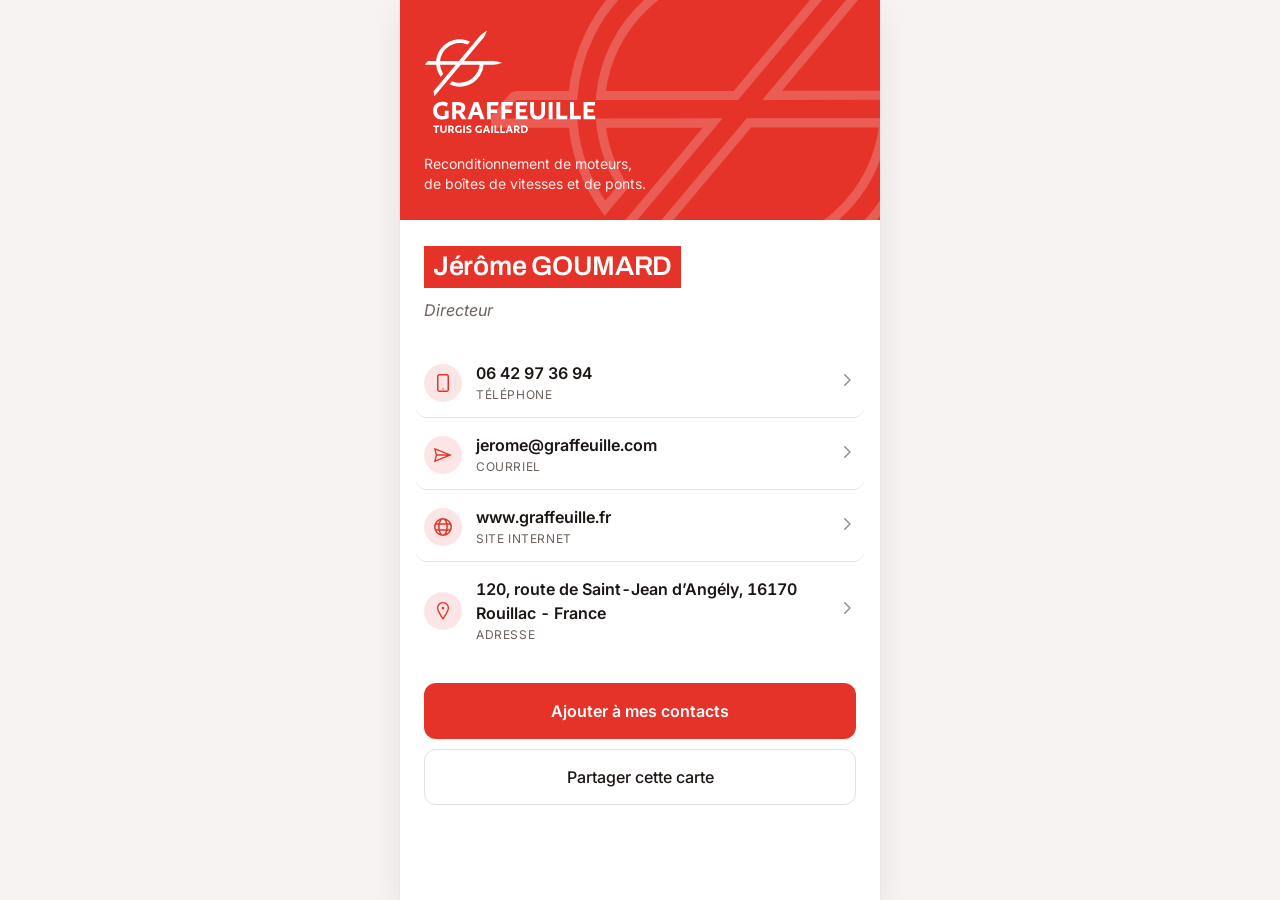
==== index.html @ 1bc14d3d "Add files via upload" ====
<!doctype html>
<html lang="fr">
<head>
<meta charset="utf-8">
<meta name="viewport" content="width=device-width, initial-scale=1, viewport-fit=cover">
<title>Carte de visite GRAFFEUILLE</title>
<meta name="description" content="Coordonnées professionnelles GRAFFEUILLE / Turgis Gaillard.">
<meta name="theme-color" content="#e63329">
<meta name="robots" content="noindex">
<link rel="icon" href="assets/img/favicon.svg" type="image/svg+xml">
<link rel="stylesheet" href="assets/css/fonts.css">
<link rel="stylesheet" href="assets/css/carte.css">
</head>
<body>
<!-- Page d'entrée : elle affiche la personne désignée par le fragment d'URL
     (#prenom-nom, ou #c=<coordonnées>). Chaque employé a par ailleurs sa propre
     adresse dans equipe/<identifiant>/, et c'est celle-là que visent les QR. -->
<script src="assets/js/icons.js"></script>
<script src="assets/js/logo.js"></script>
<script src="assets/js/contact.js"></script>
<script src="assets/js/carte.js"></script>
</body>
</html>
---- assets/css/fonts.css ----
/* fonts.css — fontes servies par le site plutôt que par un tiers.
 * Roboto Condensed, Inter et Archivo sont sous licence SIL Open Font 1.1.
 *
 * Les héberger ici n'est pas qu'une question de confidentialité : la mise
 * en page du verso dépend de la mesure du texte rendu, et une fonte de
 * repli plus large ferait basculer un nom sur deux lignes.
 */

/* Roboto Condensed — carte imprimée : ses largeurs reproduisent celles d'Author à 0,4 % près. */
@font-face {
  font-family: 'Roboto Condensed';
  font-style: italic;
  font-weight: 500;
  font-display: swap;
  src: url(../fonts/roboto-condensed-500i.woff2) format('woff2');
  unicode-range: U+0000-00FF, U+0131, U+0152-0153, U+02BB-02BC, U+02C6, U+02DA, U+02DC, U+0304, U+0308, U+0329, U+2000-206F, U+20AC, U+2122, U+2191, U+2193, U+2212, U+2215, U+FEFF, U+FFFD;
}

@font-face {
  font-family: 'Roboto Condensed';
  font-style: normal;
  font-weight: 400;
  font-display: swap;
  src: url(../fonts/roboto-condensed-400.woff2) format('woff2');
  unicode-range: U+0000-00FF, U+0131, U+0152-0153, U+02BB-02BC, U+02C6, U+02DA, U+02DC, U+0304, U+0308, U+0329, U+2000-206F, U+20AC, U+2122, U+2191, U+2193, U+2212, U+2215, U+FEFF, U+FFFD;
}

@font-face {
  font-family: 'Roboto Condensed';
  font-style: normal;
  font-weight: 500;
  font-display: swap;
  src: url(../fonts/roboto-condensed-500.woff2) format('woff2');
  unicode-range: U+0000-00FF, U+0131, U+0152-0153, U+02BB-02BC, U+02C6, U+02DA, U+02DC, U+0304, U+0308, U+0329, U+2000-206F, U+20AC, U+2122, U+2191, U+2193, U+2212, U+2215, U+FEFF, U+FFFD;
}

@font-face {
  font-family: 'Roboto Condensed';
  font-style: normal;
  font-weight: 600;
  font-display: swap;
  src: url(../fonts/roboto-condensed-600.woff2) format('woff2');
  unicode-range: U+0000-00FF, U+0131, U+0152-0153, U+02BB-02BC, U+02C6, U+02DA, U+02DC, U+0304, U+0308, U+0329, U+2000-206F, U+20AC, U+2122, U+2191, U+2193, U+2212, U+2215, U+FEFF, U+FFFD;
}

@font-face {
  font-family: 'Roboto Condensed';
  font-style: normal;
  font-weight: 700;
  font-display: swap;
  src: url(../fonts/roboto-condensed-700.woff2) format('woff2');
  unicode-range: U+0000-00FF, U+0131, U+0152-0153, U+02BB-02BC, U+02C6, U+02DA, U+02DC, U+0304, U+0308, U+0329, U+2000-206F, U+20AC, U+2122, U+2191, U+2193, U+2212, U+2215, U+FEFF, U+FFFD;
}

/* Inter — interface et page publique. */
@font-face {
  font-family: 'Inter';
  font-style: italic;
  font-weight: 400;
  font-display: swap;
  src: url(../fonts/inter-400i.woff2) format('woff2');
  unicode-range: U+0000-00FF, U+0131, U+0152-0153, U+02BB-02BC, U+02C6, U+02DA, U+02DC, U+0304, U+0308, U+0329, U+2000-206F, U+20AC, U+2122, U+2191, U+2193, U+2212, U+2215, U+FEFF, U+FFFD;
}

@font-face {
  font-family: 'Inter';
  font-style: normal;
  font-weight: 400;
  font-display: swap;
  src: url(../fonts/inter-400.woff2) format('woff2');
  unicode-range: U+0000-00FF, U+0131, U+0152-0153, U+02BB-02BC, U+02C6, U+02DA, U+02DC, U+0304, U+0308, U+0329, U+2000-206F, U+20AC, U+2122, U+2191, U+2193, U+2212, U+2215, U+FEFF, U+FFFD;
}

@font-face {
  font-family: 'Inter';
  font-style: normal;
  font-weight: 500;
  font-display: swap;
  src: url(../fonts/inter-500.woff2) format('woff2');
  unicode-range: U+0000-00FF, U+0131, U+0152-0153, U+02BB-02BC, U+02C6, U+02DA, U+02DC, U+0304, U+0308, U+0329, U+2000-206F, U+20AC, U+2122, U+2191, U+2193, U+2212, U+2215, U+FEFF, U+FFFD;
}

@font-face {
  font-family: 'Inter';
  font-style: normal;
  font-weight: 600;
  font-display: swap;
  src: url(../fonts/inter-600.woff2) format('woff2');
  unicode-range: U+0000-00FF, U+0131, U+0152-0153, U+02BB-02BC, U+02C6, U+02DA, U+02DC, U+0304, U+0308, U+0329, U+2000-206F, U+20AC, U+2122, U+2191, U+2193, U+2212, U+2215, U+FEFF, U+FFFD;
}

/* Archivo — titres de la page publique. */
@font-face {
  font-family: 'Archivo';
  font-style: normal;
  font-weight: 600;
  font-display: swap;
  src: url(../fonts/archivo-600.woff2) format('woff2');
  unicode-range: U+0000-00FF, U+0131, U+0152-0153, U+02BB-02BC, U+02C6, U+02DA, U+02DC, U+0304, U+0308, U+0329, U+2000-206F, U+20AC, U+2122, U+2191, U+2193, U+2212, U+2215, U+FEFF, U+FFFD;
}

@font-face {
  font-family: 'Archivo';
  font-style: normal;
  font-weight: 700;
  font-display: swap;
  src: url(../fonts/archivo-700.woff2) format('woff2');
  unicode-range: U+0000-00FF, U+0131, U+0152-0153, U+02BB-02BC, U+02C6, U+02DA, U+02DC, U+0304, U+0308, U+0329, U+2000-206F, U+20AC, U+2122, U+2191, U+2193, U+2212, U+2215, U+FEFF, U+FFFD;
}
---- assets/css/carte.css ----
/* carte.css — page publique de la carte de visite, pensée pour un téléphone
 * qui vient de scanner le QR code du dos de la carte imprimée. */

:root {
  color-scheme: light;
  --accent: #e63329;
  --accent-deep: #b81f17;
  --on-accent: #ffffff;

  /* Neutres très légèrement tirés vers le rouge de la marque, pour qu'ils
   * s'accordent à l'aplat du bandeau plutôt que de jurer avec lui. */
  --ground: #f6f3f2;
  --surface: #ffffff;
  --surface-2: #faf8f7;
  --ink: #1b1513;
  --ink-muted: #6c615d;
  --hairline: #e7e0dd;
  --ring: rgba(230, 51, 41, .35);
  --lift: 0 1px 2px rgba(27, 21, 19, .05), 0 10px 30px rgba(27, 21, 19, .08);
}

@media (prefers-color-scheme: dark) {
  :root:not([data-theme="light"]) {
    color-scheme: dark;
    --ground: #141110;
    --surface: #1e1a19;
    --surface-2: #262120;
    --ink: #f5f1ef;
    --ink-muted: #a49b97;
    --hairline: #322b29;
    --lift: 0 1px 2px rgba(0, 0, 0, .5), 0 10px 30px rgba(0, 0, 0, .45);
  }
}

:root[data-theme="dark"] {
  color-scheme: dark;
  --ground: #141110;
  --surface: #1e1a19;
  --surface-2: #262120;
  --ink: #f5f1ef;
  --ink-muted: #a49b97;
  --hairline: #322b29;
  --lift: 0 1px 2px rgba(0, 0, 0, .5), 0 10px 30px rgba(0, 0, 0, .45);
}

* { box-sizing: border-box; }

/* .sheet impose un display : il faut le neutraliser explicitement,
 * sinon l'attribut hidden reste sans effet. */
[hidden] { display: none !important; }

body {
  margin: 0;
  background: var(--ground);
  color: var(--ink);
  font: 16px/1.5 'Inter', -apple-system, BlinkMacSystemFont, 'Segoe UI', Roboto, Helvetica, Arial, sans-serif;
  -webkit-font-smoothing: antialiased;
  text-rendering: optimizeLegibility;
}

.sheet {
  max-width: 480px;
  margin: 0 auto;
  min-height: 100vh;
  background: var(--surface);
  box-shadow: var(--lift);
  display: flex;
  flex-direction: column;
}

/* ------------------------------------------------------------------ bandeau
 * Reprend le recto imprimé : aplat rouge, logo, accroche, et le symbole
 * détouré en filigrane comme au verso de la carte. */

.crest {
  position: relative;
  overflow: hidden;
  background: var(--accent);
  color: var(--on-accent);
  padding: 30px 24px 26px;
}

/* Le portrait remonte de 74 px dans le bandeau : sans réserve en pied, il
 * recouvrirait l'accroche. */
.with-portrait .crest { padding-bottom: 88px; }

.crest-watermark {
  position: absolute;
  right: -34%;
  bottom: -58%;
  width: 115%;
  opacity: .2;
  pointer-events: none;
}

.crest-logo { position: relative; display: block; width: 172px; max-width: 62%; }

.crest-pitch {
  position: relative;
  margin: 20px 0 0;
  max-width: 30ch;
  font-size: 14px;
  line-height: 1.45;
  color: rgba(255, 255, 255, .92);
  white-space: pre-line;
}

/* ----------------------------------------------------------------- identité
 * Le nom reprend littéralement le bandeau rouge du verso imprimé : c'est le
 * détail que reconnaît la personne qui vient de scanner la carte. */

.identity { padding: 26px 24px 4px; }

/* Portrait : un rectangle aux angles adoucis plutôt qu'un rond, plus proche
 * de la géométrie du logo que d'une photo de profil. Il chevauche le bandeau. */
.portrait {
  display: block;
  /* .crest est en position relative : sans contexte propre, le portrait
   * passerait dessous au lieu de le chevaucher. */
  position: relative;
  z-index: 1;
  width: 96px; height: 96px;
  margin: -74px 0 16px;
  border-radius: 14px;
  border: 4px solid var(--surface);
  background: var(--surface-2);
  object-fit: cover;
}

.name {
  display: inline-block;
  margin: 0;
  padding: 5px 9px 6px;
  background: var(--accent);
  color: var(--on-accent);
  font-family: 'Archivo', 'Inter', Helvetica, Arial, sans-serif;
  font-size: clamp(21px, 6.4vw, 27px);
  font-weight: 600;
  line-height: 1.15;
  letter-spacing: -.01em;
  text-wrap: balance;
}

.department {
  margin: 3px 0 0;
  font-size: 14px;
  color: var(--ink-muted);
}

.role {
  margin: 12px 0 0;
  font-size: 16px;
  font-style: italic;
  line-height: 1.35;
  color: var(--ink-muted);
  /* Les fonctions tiennent parfois sur deux lignes, comme à l'impression. */
  white-space: pre-line;
}

/* --------------------------------------------------------------- contacts */

.links {
  display: flex;
  flex-direction: column;
  padding: 22px 16px 0;
  gap: 2px;
}

.link {
  display: flex;
  align-items: center;
  gap: 14px;
  padding: 13px 8px;
  border-radius: 10px;
  color: inherit;
  text-decoration: none;
  border-bottom: 1px solid var(--hairline);
  transition: background .12s;
}
.link:last-child { border-bottom: 0; }
.link:hover { background: var(--surface-2); }
.link:active { background: var(--hairline); }

.link .ico {
  flex: 0 0 auto;
  display: grid;
  place-items: center;
  width: 38px; height: 38px;
  border-radius: 50%;
  background: color-mix(in srgb, var(--accent) 12%, transparent);
  color: var(--accent);
}

.link .body { flex: 1 1 auto; min-width: 0; }

.link .value {
  display: block;
  font-size: 16px;
  font-weight: 550;
  overflow-wrap: anywhere;
  font-variant-numeric: tabular-nums;
}

.link .label {
  display: block;
  margin-top: 1px;
  font-size: 12px;
  letter-spacing: .05em;
  text-transform: uppercase;
  color: var(--ink-muted);
}

.link .chev { flex: 0 0 auto; color: var(--ink-muted); opacity: .7; }

/* -------------------------------------------------------------- actions */

.actions {
  display: flex;
  flex-direction: column;
  gap: 10px;
  padding: 26px 24px 34px;
}

.cta, .secondary {
  font: inherit;
  display: flex;
  align-items: center;
  justify-content: center;
  gap: 9px;
  width: 100%;
  padding: 15px 18px;
  border-radius: 12px;
  font-size: 16px;
  font-weight: 600;
  text-decoration: none;
  cursor: pointer;
  border: 1px solid transparent;
  transition: background .12s, border-color .12s, transform .06s;
}

.cta { background: var(--accent); color: var(--on-accent); }
.cta:hover { background: var(--accent-deep); }
.cta:active { transform: translateY(1px); }

.secondary {
  background: transparent;
  color: var(--ink);
  border-color: var(--hairline);
  font-weight: 500;
}
.secondary:hover { background: var(--surface-2); }

:focus-visible { outline: 2px solid var(--accent); outline-offset: 3px; }

.toast {
  position: fixed;
  left: 50%;
  bottom: 22px;
  transform: translateX(-50%) translateY(10px);
  max-width: calc(100vw - 32px);
  background: var(--ink);
  color: var(--surface);
  font-size: 14px;
  padding: 11px 18px;
  border-radius: 999px;
  box-shadow: var(--lift);
  opacity: 0;
  pointer-events: none;
  transition: opacity .18s, transform .18s;
}
.toast.show { opacity: 1; transform: translateX(-50%) translateY(0); }

.missing { padding: 40px 24px; }
.missing h1 { font-family: 'Archivo', 'Inter', sans-serif; font-size: 20px; margin: 0 0 8px; }
.missing p { margin: 0; color: var(--ink-muted); }

@media (prefers-reduced-motion: reduce) {
  * { transition: none !important; animation: none !important; }
}
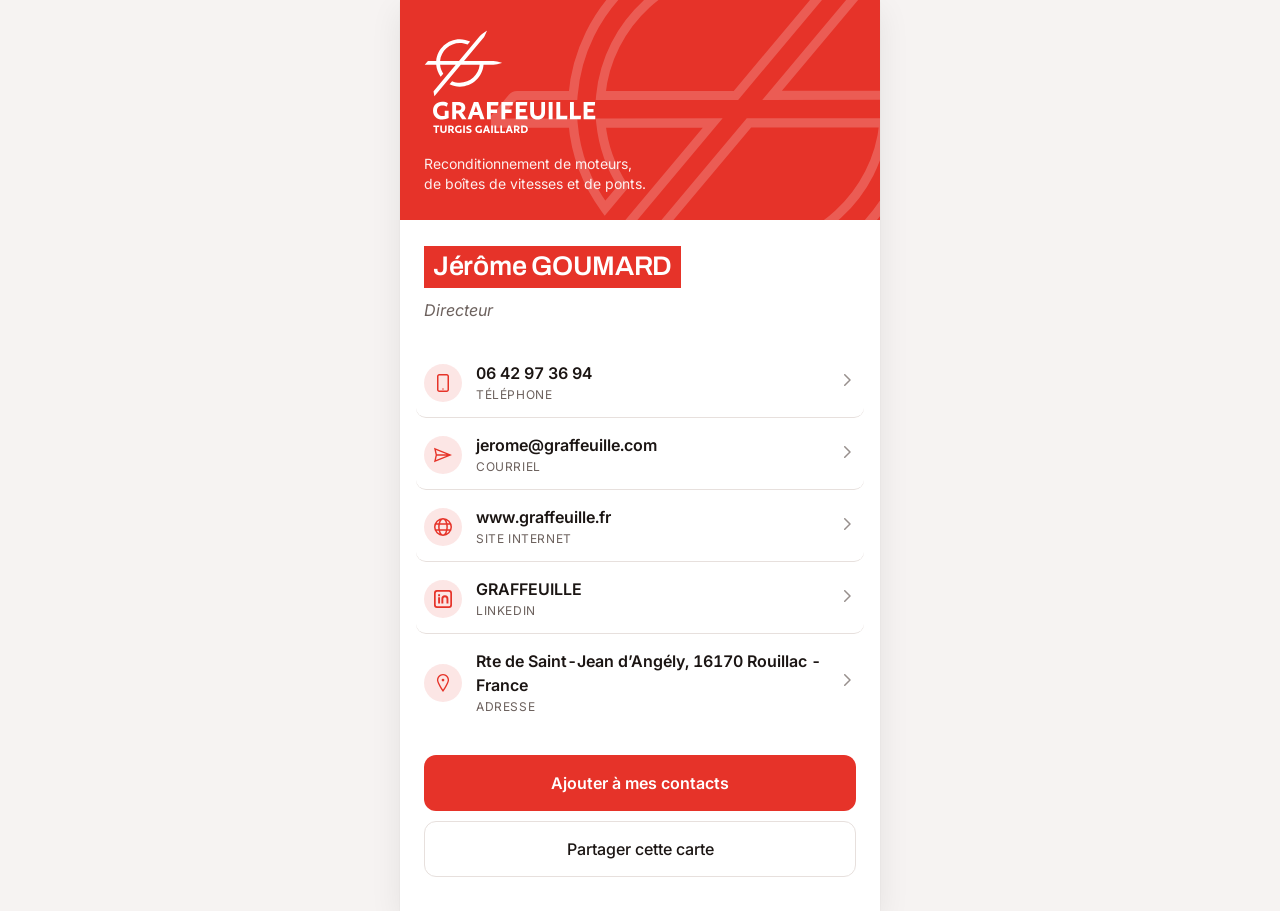
==== commit a8d4d01b: "Répare la carte en ligne et supprime tout l'éditeur La page ne s'affichait plus du tout : deux erreu" ====
--- a/index.html
+++ b/index.html
@@ -12,7 +12,7 @@
 <link rel="stylesheet" href="assets/css/carte.css">
 </head>
 <body>
-<!-- Page d'entrée : elle affiche la personne désignée par le fragment d'URL
+<!-- Entrée de secours : affiche la personne désignée par le fragment d'adresse
      (#prenom-nom, ou #c=<coordonnées>). Chaque employé a par ailleurs sa propre
      adresse dans equipe/<identifiant>/, et c'est celle-là que visent les QR. -->
 <script src="assets/js/icons.js"></script>
--- a/assets/css/fonts.css
+++ b/assets/css/fonts.css
@@ -1,58 +1,9 @@
-/* fonts.css — fontes servies par le site plutôt que par un tiers.
- * Roboto Condensed, Inter et Archivo sont sous licence SIL Open Font 1.1.
- *
- * Les héberger ici n'est pas qu'une question de confidentialité : la mise
- * en page du verso dépend de la mesure du texte rendu, et une fonte de
- * repli plus large ferait basculer un nom sur deux lignes.
+/* fonts.css — fontes servies par le site plutôt que par un tiers,
+ * pour que la page reste lisible hors ligne et sans appel extérieur.
+ * Inter et Archivo sont sous licence SIL Open Font 1.1.
  */
 
-/* Roboto Condensed — carte imprimée : ses largeurs reproduisent celles d'Author à 0,4 % près. */
-@font-face {
-  font-family: 'Roboto Condensed';
-  font-style: italic;
-  font-weight: 500;
-  font-display: swap;
-  src: url(../fonts/roboto-condensed-500i.woff2) format('woff2');
-  unicode-range: U+0000-00FF, U+0131, U+0152-0153, U+02BB-02BC, U+02C6, U+02DA, U+02DC, U+0304, U+0308, U+0329, U+2000-206F, U+20AC, U+2122, U+2191, U+2193, U+2212, U+2215, U+FEFF, U+FFFD;
-}
-
-@font-face {
-  font-family: 'Roboto Condensed';
-  font-style: normal;
-  font-weight: 400;
-  font-display: swap;
-  src: url(../fonts/roboto-condensed-400.woff2) format('woff2');
-  unicode-range: U+0000-00FF, U+0131, U+0152-0153, U+02BB-02BC, U+02C6, U+02DA, U+02DC, U+0304, U+0308, U+0329, U+2000-206F, U+20AC, U+2122, U+2191, U+2193, U+2212, U+2215, U+FEFF, U+FFFD;
-}
-
-@font-face {
-  font-family: 'Roboto Condensed';
-  font-style: normal;
-  font-weight: 500;
-  font-display: swap;
-  src: url(../fonts/roboto-condensed-500.woff2) format('woff2');
-  unicode-range: U+0000-00FF, U+0131, U+0152-0153, U+02BB-02BC, U+02C6, U+02DA, U+02DC, U+0304, U+0308, U+0329, U+2000-206F, U+20AC, U+2122, U+2191, U+2193, U+2212, U+2215, U+FEFF, U+FFFD;
-}
-
-@font-face {
-  font-family: 'Roboto Condensed';
-  font-style: normal;
-  font-weight: 600;
-  font-display: swap;
-  src: url(../fonts/roboto-condensed-600.woff2) format('woff2');
-  unicode-range: U+0000-00FF, U+0131, U+0152-0153, U+02BB-02BC, U+02C6, U+02DA, U+02DC, U+0304, U+0308, U+0329, U+2000-206F, U+20AC, U+2122, U+2191, U+2193, U+2212, U+2215, U+FEFF, U+FFFD;
-}
-
-@font-face {
-  font-family: 'Roboto Condensed';
-  font-style: normal;
-  font-weight: 700;
-  font-display: swap;
-  src: url(../fonts/roboto-condensed-700.woff2) format('woff2');
-  unicode-range: U+0000-00FF, U+0131, U+0152-0153, U+02BB-02BC, U+02C6, U+02DA, U+02DC, U+0304, U+0308, U+0329, U+2000-206F, U+20AC, U+2122, U+2191, U+2193, U+2212, U+2215, U+FEFF, U+FFFD;
-}
-
-/* Inter — interface et page publique. */
+/* Inter — le texte courant de la carte en ligne. */
 @font-face {
   font-family: 'Inter';
   font-style: italic;
@@ -61,7 +12,6 @@
   src: url(../fonts/inter-400i.woff2) format('woff2');
   unicode-range: U+0000-00FF, U+0131, U+0152-0153, U+02BB-02BC, U+02C6, U+02DA, U+02DC, U+0304, U+0308, U+0329, U+2000-206F, U+20AC, U+2122, U+2191, U+2193, U+2212, U+2215, U+FEFF, U+FFFD;
 }
-
 @font-face {
   font-family: 'Inter';
   font-style: normal;
@@ -70,7 +20,6 @@
   src: url(../fonts/inter-400.woff2) format('woff2');
   unicode-range: U+0000-00FF, U+0131, U+0152-0153, U+02BB-02BC, U+02C6, U+02DA, U+02DC, U+0304, U+0308, U+0329, U+2000-206F, U+20AC, U+2122, U+2191, U+2193, U+2212, U+2215, U+FEFF, U+FFFD;
 }
-
 @font-face {
   font-family: 'Inter';
   font-style: normal;
@@ -79,7 +28,6 @@
   src: url(../fonts/inter-500.woff2) format('woff2');
   unicode-range: U+0000-00FF, U+0131, U+0152-0153, U+02BB-02BC, U+02C6, U+02DA, U+02DC, U+0304, U+0308, U+0329, U+2000-206F, U+20AC, U+2122, U+2191, U+2193, U+2212, U+2215, U+FEFF, U+FFFD;
 }
-
 @font-face {
   font-family: 'Inter';
   font-style: normal;
@@ -88,8 +36,7 @@
   src: url(../fonts/inter-600.woff2) format('woff2');
   unicode-range: U+0000-00FF, U+0131, U+0152-0153, U+02BB-02BC, U+02C6, U+02DA, U+02DC, U+0304, U+0308, U+0329, U+2000-206F, U+20AC, U+2122, U+2191, U+2193, U+2212, U+2215, U+FEFF, U+FFFD;
 }
-
-/* Archivo — titres de la page publique. */
+/* Archivo — le nom et les titres. */
 @font-face {
   font-family: 'Archivo';
   font-style: normal;
@@ -98,7 +45,6 @@
   src: url(../fonts/archivo-600.woff2) format('woff2');
   unicode-range: U+0000-00FF, U+0131, U+0152-0153, U+02BB-02BC, U+02C6, U+02DA, U+02DC, U+0304, U+0308, U+0329, U+2000-206F, U+20AC, U+2122, U+2191, U+2193, U+2212, U+2215, U+FEFF, U+FFFD;
 }
-
 @font-face {
   font-family: 'Archivo';
   font-style: normal;
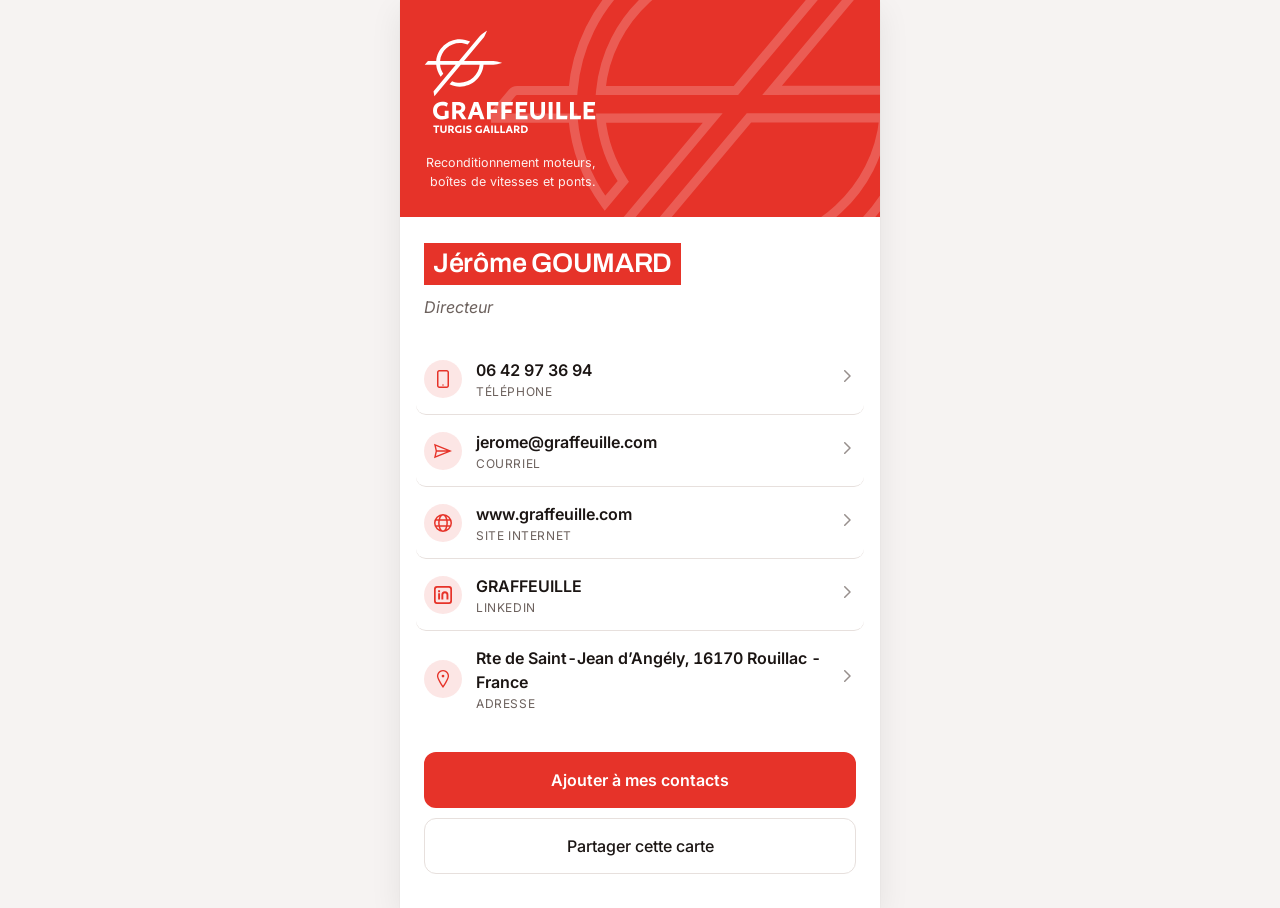
==== commit 1fb6e974: "Durcit la page et allege les commentaires Securite. La page ne peut plus afficher que des fiches ver" ====
--- a/index.html
+++ b/index.html
@@ -3,6 +3,7 @@
 <head>
 <meta charset="utf-8">
 <meta name="viewport" content="width=device-width, initial-scale=1, viewport-fit=cover">
+<meta http-equiv="Content-Security-Policy" content="default-src 'none'; script-src 'self'; style-src 'self'; font-src 'self'; img-src 'self'; connect-src 'self'; base-uri 'none'; form-action 'none'">
 <title>Carte de visite GRAFFEUILLE</title>
 <meta name="description" content="Coordonnées professionnelles GRAFFEUILLE / Turgis Gaillard.">
 <meta name="theme-color" content="#e63329">
@@ -12,9 +13,7 @@
 <link rel="stylesheet" href="assets/css/carte.css">
 </head>
 <body>
-<!-- Entrée de secours : affiche la personne désignée par le fragment d'adresse
-     (#prenom-nom, ou #c=<coordonnées>). Chaque employé a par ailleurs sa propre
-     adresse dans equipe/<identifiant>/, et c'est celle-là que visent les QR. -->
+<!-- Entrée de secours : affiche le dossier écrit après le #. -->
 <script src="assets/js/icons.js"></script>
 <script src="assets/js/logo.js"></script>
 <script src="assets/js/contact.js"></script>
--- a/assets/css/fonts.css
+++ b/assets/css/fonts.css
@@ -1,9 +1,6 @@
-/* fonts.css — fontes servies par le site plutôt que par un tiers,
- * pour que la page reste lisible hors ligne et sans appel extérieur.
- * Inter et Archivo sont sous licence SIL Open Font 1.1.
- */
+/* Fontes servies par le site. Inter et Archivo, licence SIL OFL 1.1. */
 
-/* Inter — le texte courant de la carte en ligne. */
+/* Inter : le texte courant. */
 @font-face {
   font-family: 'Inter';
   font-style: italic;
@@ -36,7 +33,7 @@
   src: url(../fonts/inter-600.woff2) format('woff2');
   unicode-range: U+0000-00FF, U+0131, U+0152-0153, U+02BB-02BC, U+02C6, U+02DA, U+02DC, U+0304, U+0308, U+0329, U+2000-206F, U+20AC, U+2122, U+2191, U+2193, U+2212, U+2215, U+FEFF, U+FFFD;
 }
-/* Archivo — le nom et les titres. */
+/* Archivo : le nom et les titres. */
 @font-face {
   font-family: 'Archivo';
   font-style: normal;
--- a/assets/css/carte.css
+++ b/assets/css/carte.css
@@ -1,5 +1,4 @@
-/* carte.css — page publique de la carte de visite, pensée pour un téléphone
- * qui vient de scanner le QR code du dos de la carte imprimée. */
+/* La carte de visite en ligne. */
 
 :root {
   color-scheme: light;
@@ -7,8 +6,7 @@
   --accent-deep: #b81f17;
   --on-accent: #ffffff;
 
-  /* Neutres très légèrement tirés vers le rouge de la marque, pour qu'ils
-   * s'accordent à l'aplat du bandeau plutôt que de jurer avec lui. */
+  /* Neutres tirés vers le rouge de la marque. */
   --ground: #f6f3f2;
   --surface: #ffffff;
   --surface-2: #faf8f7;
@@ -45,8 +43,7 @@
 
 * { box-sizing: border-box; }
 
-/* .sheet impose un display : il faut le neutraliser explicitement,
- * sinon l'attribut hidden reste sans effet. */
+/* .sheet impose un display : sans ceci, hidden reste sans effet. */
 [hidden] { display: none !important; }
 
 body {
@@ -68,9 +65,7 @@
   flex-direction: column;
 }
 
-/* ------------------------------------------------------------------ bandeau
- * Reprend le recto imprimé : aplat rouge, logo, accroche, et le symbole
- * détouré en filigrane comme au verso de la carte. */
+/* ----------------------------------------------------------------- bandeau */
 
 .crest {
   position: relative;
@@ -78,10 +73,12 @@
   background: var(--accent);
   color: var(--on-accent);
   padding: 30px 24px 26px;
-}
-
-/* Le portrait remonte de 74 px dans le bandeau : sans réserve en pied, il
- * recouvrirait l'accroche. */
+
+  /* Largeur commune au logo et à l'accroche : bords droits alignés. */
+  --crest-block: min(172px, 62%);
+}
+
+/* Réserve en pied : le portrait remonte dans le bandeau. */
 .with-portrait .crest { padding-bottom: 88px; }
 
 .crest-watermark {
@@ -93,30 +90,28 @@
   pointer-events: none;
 }
 
-.crest-logo { position: relative; display: block; width: 172px; max-width: 62%; }
+.crest-logo { position: relative; display: block; width: var(--crest-block); }
 
 .crest-pitch {
   position: relative;
   margin: 20px 0 0;
-  max-width: 30ch;
-  font-size: 14px;
-  line-height: 1.45;
+  width: var(--crest-block);
+  /* Calé pour que chaque ligne tienne dans la largeur du logo. */
+  font-size: min(12.5px, 3.75vw);
+  line-height: 1.5;
+  text-align: right;
   color: rgba(255, 255, 255, .92);
   white-space: pre-line;
 }
 
-/* ----------------------------------------------------------------- identité
- * Le nom reprend littéralement le bandeau rouge du verso imprimé : c'est le
- * détail que reconnaît la personne qui vient de scanner la carte. */
+/* ---------------------------------------------------------------- identité */
 
 .identity { padding: 26px 24px 4px; }
 
-/* Portrait : un rectangle aux angles adoucis plutôt qu'un rond, plus proche
- * de la géométrie du logo que d'une photo de profil. Il chevauche le bandeau. */
+/* Portrait : il chevauche le bandeau. */
 .portrait {
   display: block;
-  /* .crest est en position relative : sans contexte propre, le portrait
-   * passerait dessous au lieu de le chevaucher. */
+  /* Sans contexte propre, il passerait sous le bandeau. */
   position: relative;
   z-index: 1;
   width: 96px; height: 96px;
@@ -153,7 +148,7 @@
   font-style: italic;
   line-height: 1.35;
   color: var(--ink-muted);
-  /* Les fonctions tiennent parfois sur deux lignes, comme à l'impression. */
+  /* Les fonctions tiennent parfois sur deux lignes. */
   white-space: pre-line;
 }
 
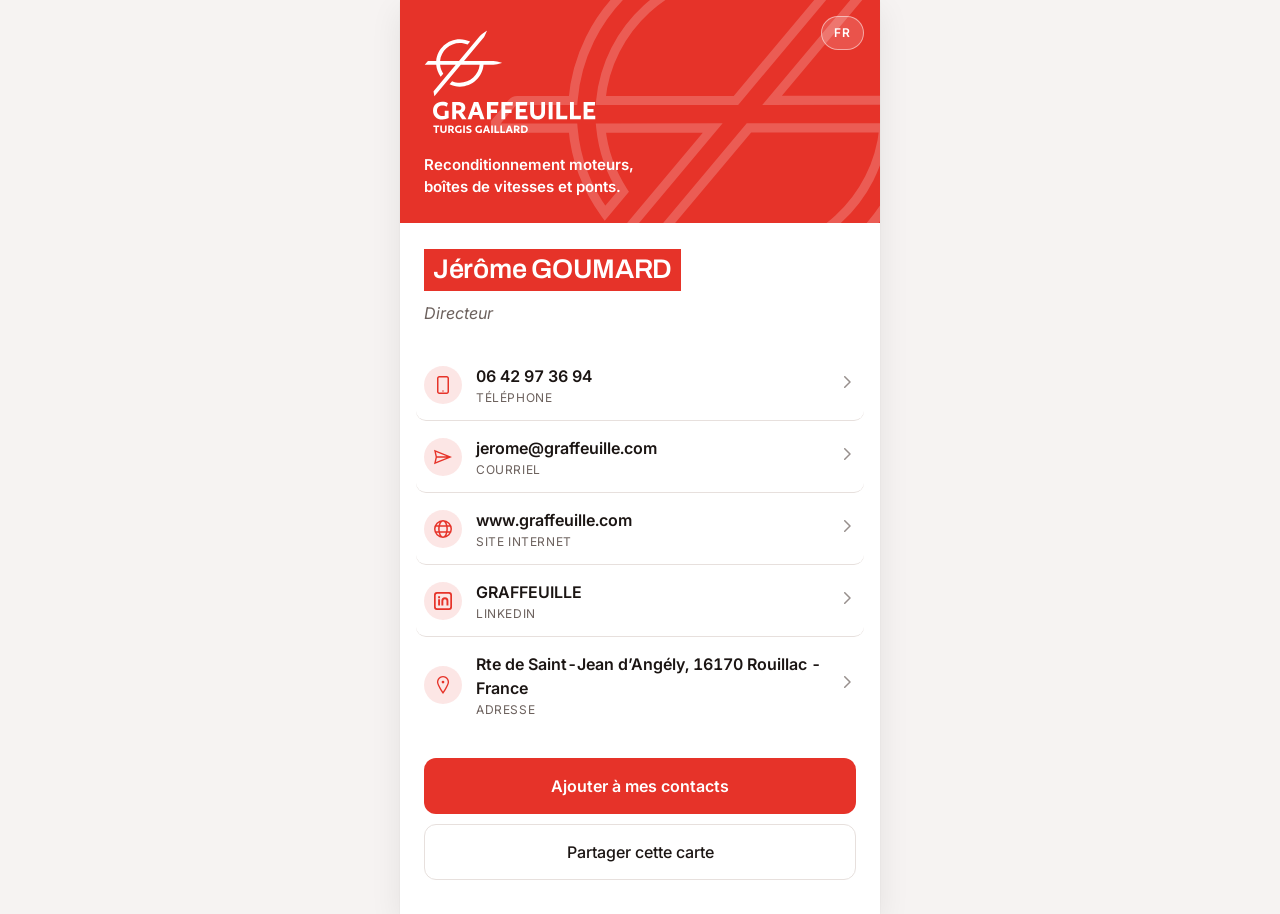
==== commit 1242c67a: "Ajoute la bascule FR/EN et remet l'accroche a gauche Accroche du bandeau. Retour a l'alignement a ga" ====
--- a/index.html
+++ b/index.html
@@ -14,6 +14,7 @@
 </head>
 <body>
 <!-- Entrée de secours : affiche le dossier écrit après le #. -->
+<script src="assets/js/i18n.js"></script>
 <script src="assets/js/icons.js"></script>
 <script src="assets/js/logo.js"></script>
 <script src="assets/js/contact.js"></script>
--- a/assets/css/carte.css
+++ b/assets/css/carte.css
@@ -73,9 +73,6 @@
   background: var(--accent);
   color: var(--on-accent);
   padding: 30px 24px 26px;
-
-  /* Largeur commune au logo et à l'accroche : bords droits alignés. */
-  --crest-block: min(172px, 62%);
 }
 
 /* Réserve en pied : le portrait remonte dans le bandeau. */
@@ -90,19 +87,39 @@
   pointer-events: none;
 }
 
-.crest-logo { position: relative; display: block; width: var(--crest-block); }
+.crest-logo { position: relative; display: block; width: 172px; max-width: 62%; }
 
 .crest-pitch {
   position: relative;
   margin: 20px 0 0;
-  width: var(--crest-block);
-  /* Calé pour que chaque ligne tienne dans la largeur du logo. */
-  font-size: min(12.5px, 3.75vw);
-  line-height: 1.5;
-  text-align: right;
-  color: rgba(255, 255, 255, .92);
+  max-width: 30ch;
+  font-size: 15px;
+  font-weight: 600;
+  line-height: 1.45;
+  color: var(--on-accent);
   white-space: pre-line;
 }
+
+/* Le sélecteur de langue, en haut à droite du bandeau. */
+.lang {
+  position: absolute;
+  top: 16px;
+  right: 16px;
+  z-index: 2;
+  font: inherit;
+  font-size: 12px;
+  font-weight: 600;
+  letter-spacing: .07em;
+  color: var(--on-accent);
+  background: rgba(255, 255, 255, .16);
+  border: 1px solid rgba(255, 255, 255, .5);
+  border-radius: 999px;
+  padding: 7px 12px;
+  cursor: pointer;
+  transition: background .12s;
+}
+.lang:hover { background: rgba(255, 255, 255, .3); }
+.lang:active { transform: translateY(1px); }
 
 /* ---------------------------------------------------------------- identité */
 
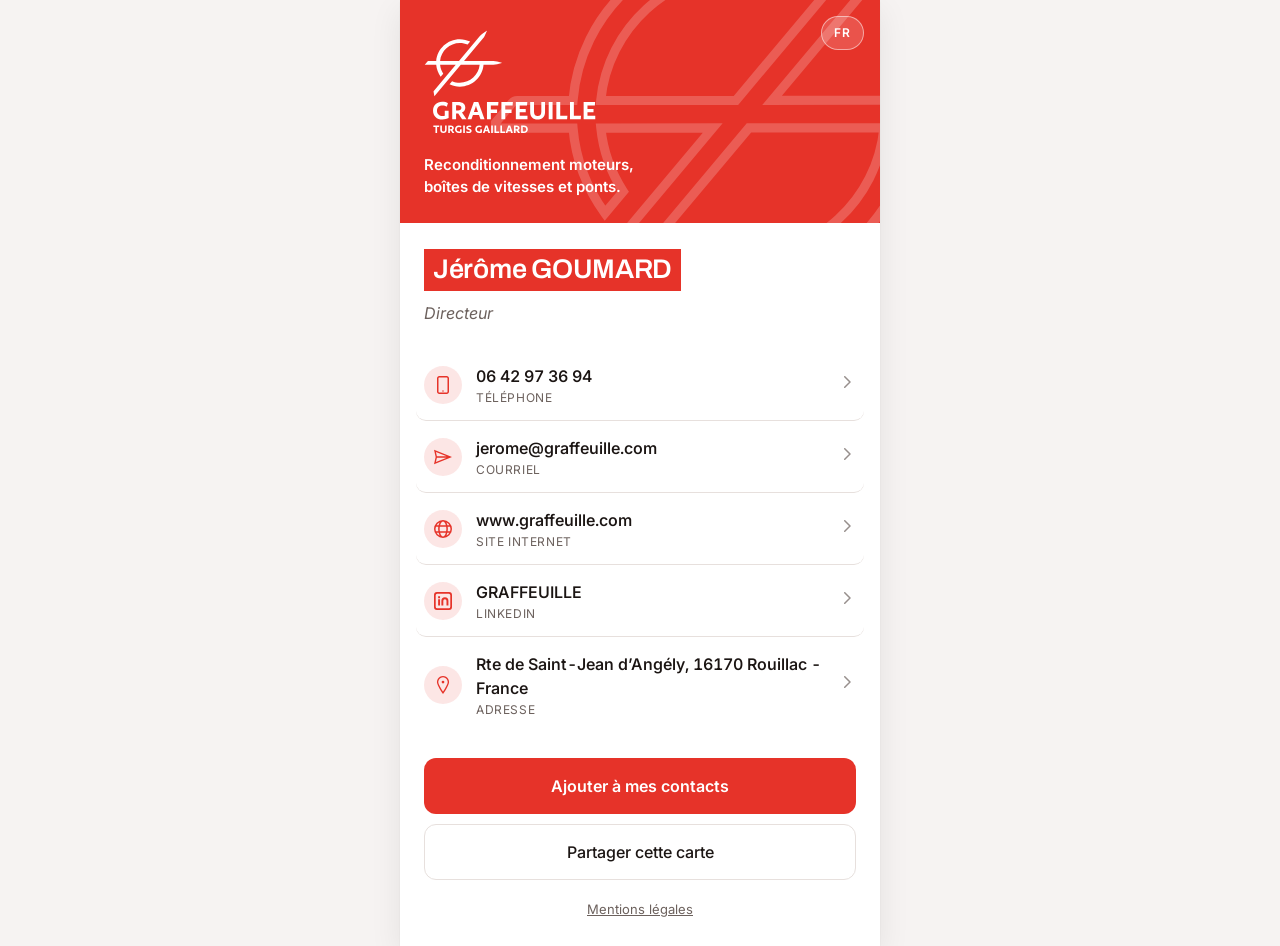
==== commit 69c25d87: "Audit du site : poids, pages legales, indexation, code mort Poids. Inter et Archivo sont des fontes " ====
--- a/index.html
+++ b/index.html
@@ -3,9 +3,20 @@
 <head>
 <meta charset="utf-8">
 <meta name="viewport" content="width=device-width, initial-scale=1, viewport-fit=cover">
-<meta http-equiv="Content-Security-Policy" content="default-src 'none'; script-src 'self'; style-src 'self'; font-src 'self'; img-src 'self'; connect-src 'self'; base-uri 'none'; form-action 'none'">
+<meta http-equiv="Content-Security-Policy" content="default-src 'none'; script-src 'self'; style-src 'self'; font-src 'self'; img-src 'self'; connect-src 'self'; base-uri 'none'; form-action 'none'; upgrade-insecure-requests">
 <title>Carte de visite GRAFFEUILLE</title>
-<meta name="description" content="Coordonnées professionnelles GRAFFEUILLE / Turgis Gaillard.">
+<meta name="description" content="Coordonnées professionnelles de l’équipe GRAFFEUILLE / Turgis Gaillard, reconditionnement de moteurs, boîtes de vitesses et ponts.">
+<meta name="referrer" content="no-referrer">
+<meta property="og:type" content="profile">
+<meta property="og:site_name" content="GRAFFEUILLE">
+<meta property="og:title" content="Carte de visite GRAFFEUILLE">
+<meta property="og:description" content="Coordonnées professionnelles de l’équipe GRAFFEUILLE / Turgis Gaillard, reconditionnement de moteurs, boîtes de vitesses et ponts.">
+<meta property="og:image" content="https://graffeuille.github.io/CDV/assets/img/partage.png">
+<meta property="og:image:width" content="1200">
+<meta property="og:image:height" content="630">
+<meta property="og:locale" content="fr_FR">
+<meta property="og:locale:alternate" content="en_GB">
+<meta name="twitter:card" content="summary_large_image">
 <meta name="theme-color" content="#e63329">
 <meta name="robots" content="noindex">
 <link rel="icon" href="assets/img/favicon.svg" type="image/svg+xml">
--- a/assets/css/fonts.css
+++ b/assets/css/fonts.css
@@ -1,52 +1,32 @@
-/* Fontes servies par le site. Inter et Archivo, licence SIL OFL 1.1. */
+/* Fontes servies par le site. Inter et Archivo, licence SIL OFL 1.1.
+ * Ce sont des fontes variables : un seul fichier couvre toute la plage de
+ * graisses, il ne faut donc pas le déclarer une fois par graisse. */
 
 /* Inter : le texte courant. */
+@font-face {
+  font-family: 'Inter';
+  font-style: normal;
+  font-weight: 400 600;
+  font-display: swap;
+  src: url(../fonts/inter.woff2) format('woff2');
+  unicode-range: U+0000-00FF, U+0131, U+0152-0153, U+02BB-02BC, U+02C6, U+02DA, U+02DC, U+0304, U+0308, U+0329, U+2000-206F, U+20AC, U+2122, U+2191, U+2193, U+2212, U+2215, U+FEFF, U+FFFD;
+}
+
 @font-face {
   font-family: 'Inter';
   font-style: italic;
   font-weight: 400;
   font-display: swap;
-  src: url(../fonts/inter-400i.woff2) format('woff2');
+  src: url(../fonts/inter-italic.woff2) format('woff2');
   unicode-range: U+0000-00FF, U+0131, U+0152-0153, U+02BB-02BC, U+02C6, U+02DA, U+02DC, U+0304, U+0308, U+0329, U+2000-206F, U+20AC, U+2122, U+2191, U+2193, U+2212, U+2215, U+FEFF, U+FFFD;
 }
-@font-face {
-  font-family: 'Inter';
-  font-style: normal;
-  font-weight: 400;
-  font-display: swap;
-  src: url(../fonts/inter-400.woff2) format('woff2');
-  unicode-range: U+0000-00FF, U+0131, U+0152-0153, U+02BB-02BC, U+02C6, U+02DA, U+02DC, U+0304, U+0308, U+0329, U+2000-206F, U+20AC, U+2122, U+2191, U+2193, U+2212, U+2215, U+FEFF, U+FFFD;
-}
-@font-face {
-  font-family: 'Inter';
-  font-style: normal;
-  font-weight: 500;
-  font-display: swap;
-  src: url(../fonts/inter-500.woff2) format('woff2');
-  unicode-range: U+0000-00FF, U+0131, U+0152-0153, U+02BB-02BC, U+02C6, U+02DA, U+02DC, U+0304, U+0308, U+0329, U+2000-206F, U+20AC, U+2122, U+2191, U+2193, U+2212, U+2215, U+FEFF, U+FFFD;
-}
-@font-face {
-  font-family: 'Inter';
-  font-style: normal;
-  font-weight: 600;
-  font-display: swap;
-  src: url(../fonts/inter-600.woff2) format('woff2');
-  unicode-range: U+0000-00FF, U+0131, U+0152-0153, U+02BB-02BC, U+02C6, U+02DA, U+02DC, U+0304, U+0308, U+0329, U+2000-206F, U+20AC, U+2122, U+2191, U+2193, U+2212, U+2215, U+FEFF, U+FFFD;
-}
+
 /* Archivo : le nom et les titres. */
 @font-face {
   font-family: 'Archivo';
   font-style: normal;
-  font-weight: 600;
+  font-weight: 400 700;
   font-display: swap;
-  src: url(../fonts/archivo-600.woff2) format('woff2');
+  src: url(../fonts/archivo.woff2) format('woff2');
   unicode-range: U+0000-00FF, U+0131, U+0152-0153, U+02BB-02BC, U+02C6, U+02DA, U+02DC, U+0304, U+0308, U+0329, U+2000-206F, U+20AC, U+2122, U+2191, U+2193, U+2212, U+2215, U+FEFF, U+FFFD;
 }
-@font-face {
-  font-family: 'Archivo';
-  font-style: normal;
-  font-weight: 700;
-  font-display: swap;
-  src: url(../fonts/archivo-700.woff2) format('woff2');
-  unicode-range: U+0000-00FF, U+0131, U+0152-0153, U+02BB-02BC, U+02C6, U+02DA, U+02DC, U+0304, U+0308, U+0329, U+2000-206F, U+20AC, U+2122, U+2191, U+2193, U+2212, U+2215, U+FEFF, U+FFFD;
-}
--- a/assets/css/carte.css
+++ b/assets/css/carte.css
@@ -13,7 +13,6 @@
   --ink: #1b1513;
   --ink-muted: #6c615d;
   --hairline: #e7e0dd;
-  --ring: rgba(230, 51, 41, .35);
   --lift: 0 1px 2px rgba(27, 21, 19, .05), 0 10px 30px rgba(27, 21, 19, .08);
 }
 
@@ -282,9 +281,37 @@
 }
 .toast.show { opacity: 1; transform: translateX(-50%) translateY(0); }
 
+/* Le lien légal, discret sous les boutons. */
+.legal-link { padding: 0 24px 26px; margin-top: -18px; text-align: center; }
+.legal-link a { color: var(--ink-muted); font-size: 13px; text-decoration: underline; }
+.legal-link a:hover { color: var(--ink); }
+
+/* Pages de texte : mentions légales, page introuvable. */
+.legal { padding: 32px 24px 8px; }
+.legal h1 {
+  font-family: 'Archivo', 'Inter', sans-serif;
+  font-size: 22px;
+  margin: 28px 0 4px;
+}
+.legal h1:first-child { margin-top: 0; }
+.legal .legal-part {
+  font-family: 'Archivo', 'Inter', sans-serif;
+  font-size: 22px;
+  color: var(--ink);
+  margin: 32px 0 4px;
+}
+.legal h2 {
+  font-size: 15px;
+  margin: 22px 0 4px;
+  color: var(--accent);
+}
+.legal p { margin: 0 0 10px; font-size: 15px; line-height: 1.6; }
+.legal-note { color: var(--ink-muted); font-size: 13px; }
+
 .missing { padding: 40px 24px; }
 .missing h1 { font-family: 'Archivo', 'Inter', sans-serif; font-size: 20px; margin: 0 0 8px; }
 .missing p { margin: 0; color: var(--ink-muted); }
+.missing p + p { margin-top: 14px; }
 
 @media (prefers-reduced-motion: reduce) {
   * { transition: none !important; animation: none !important; }
